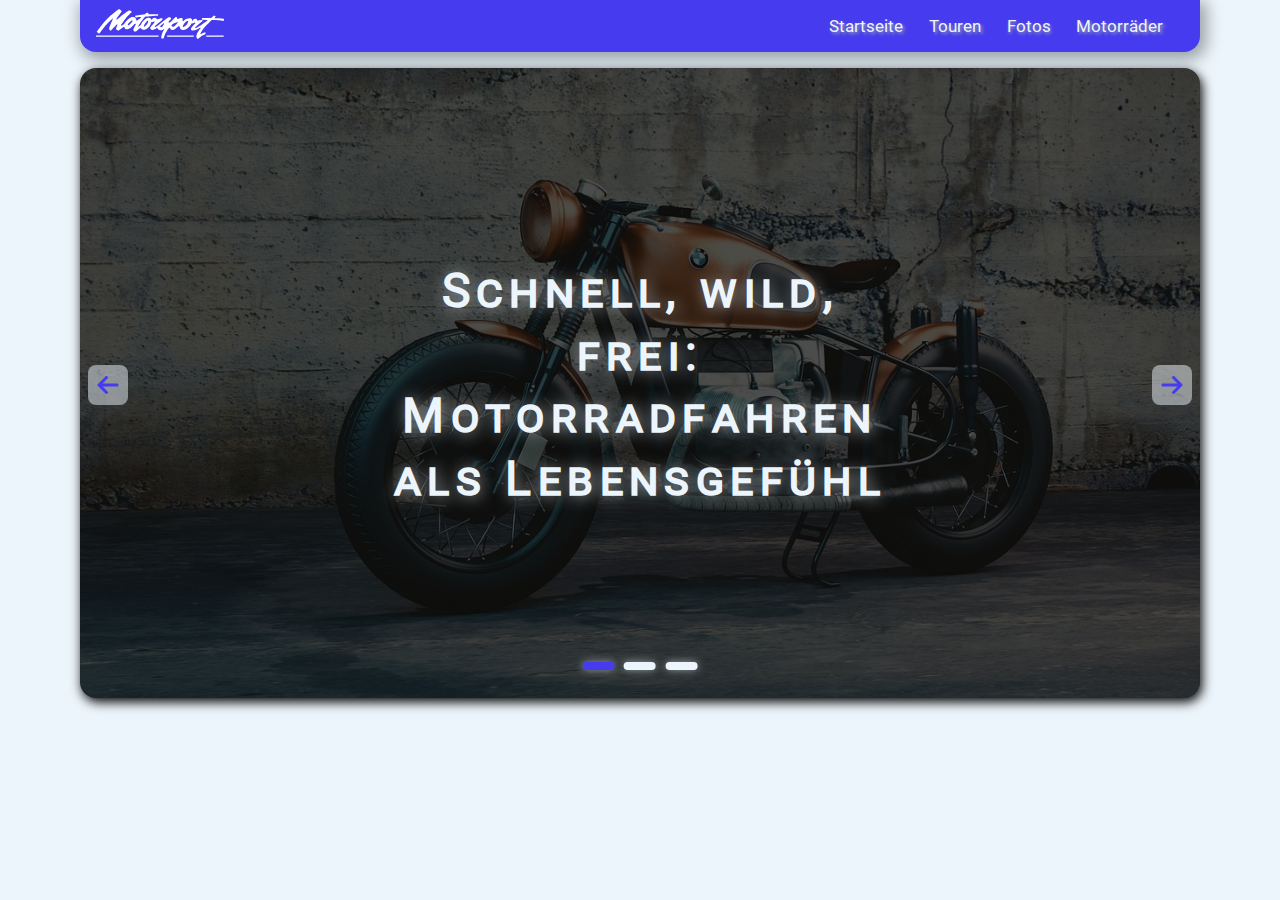
==== src/index.html @ 12fbedea "Slideshow erstellt + 3 Bilder hinzugefügt" ====
<!DOCTYPE html>
<html lang="de">
  <head>
    <meta charset="UTF-8" />
    <meta name="viewport" content="width=device-width, initial-scale=1.0" />
    <title>Motorsport</title>
    <link rel="stylesheet" href="./styles/index.css" />
    <link rel="icon" href="./images/logo-smaller.svg" />
    <script src="js/index.js" defer></script>
  </head>
  <body>
    <div class="container">
      <header>
        <a href="./index.html">
          <picture>
            <source
              media="(min-width: 60rem)"
              srcset="./images/logo-smaller.svg"
            />
            <img src="./images/logo-original.svg" alt="Logo" />
          </picture>
        </a>
        <div class="nav-icon">
          <div class="bar"></div>
          <div class="bar"></div>
          <div class="bar"></div>
        </div>
        <nav>
          <a href="./index.html">Startseite</a>
          <a href="#">Touren</a>
          <a href="#">Fotos</a>
          <a href="#">Motorräder</a>
        </nav>
      </header>
      <section>
        <article class="active">
          <picture>
            <source
              media="(min-width: 40rem)"
              srcset="./images/slide-1-1280w.jpg"
            />
            <img
              src="./images/slide-1-640w360h.jpg"
              alt="1. Slideshow-Bild Motorrad auf Asphalt"
            />
          </picture>
          <span class="slide-image-text"
            >Schnell, wild, frei: Motorradfahren als Lebensgefühl</span
          >
        </article>
        <article>
          <picture>
            <source
              media="(min-width: 40rem)"
              srcset="./images/slide-2-1280w.jpg"
            />
            <img
              src="./images/slide-2-640w360h.jpg"
              alt="2. Slideshow-Bild mit Zoom auf Motorrad von einer Harley Davidson"
            />
          </picture>
          <span class="slide-image-text"
            >Der Asphalt ruft: Mit dem Motorrad auf Tour</span
          >
        </article>
        <article>
          <picture>
            <source
              media="(min-width: 40rem)"
              srcset="./images/slide-3-1280w.jpg"
            />
            <img
              src="./images/slide-3-640w360h.jpg"
              alt="3. Slideshow-Bild mit einem Motorrad, das in einer Werkstatt steht"
            />
          </picture>
          <span class="slide-image-text"
            >Motorradleidenschaft: Mehr als nur ein Hobby</span
          >
        </article>
        <div class="slide-btn slide-prev">
          <svg
            xmlns="http://www.w3.org/2000/svg"
            width="16"
            height="16"
            viewBox="0 0 448 512"
          >
            <!--!
            Font Awesome Pro 6.4.2 by @fontawesome - https://fontawesome.com License -
            https://fontawesome.com/license (Commercial License) Copyright 2023 Fonticons, Inc. -->
            <path
              d="M9.4 233.4c-12.5 12.5-12.5 32.8 0 45.3l160 160c12.5 12.5 32.8 12.5 45.3 0s12.5-32.8 0-45.3L109.2 288 416 288c17.7 0 32-14.3 32-32s-14.3-32-32-32l-306.7 0L214.6 118.6c12.5-12.5 12.5-32.8 0-45.3s-32.8-12.5-45.3 0l-160 160z"
            />
          </svg>
        </div>
        <div class="slide-btn slide-next">
          <svg
            xmlns="http://www.w3.org/2000/svg"
            width="16"
            height="16"
            viewBox="0 0 448 512"
          >
            <!--! Font Awesome Pro 6.4.2 by @fontawesome - https://fontawesome.com License - https://fontawesome.com/license (Commercial License) Copyright 2023 Fonticons, Inc. -->
            <path
              d="M438.6 278.6c12.5-12.5 12.5-32.8 0-45.3l-160-160c-12.5-12.5-32.8-12.5-45.3 0s-12.5 32.8 0 45.3L338.8 224 32 224c-17.7 0-32 14.3-32 32s14.3 32 32 32l306.7 0L233.4 393.4c-12.5 12.5-12.5 32.8 0 45.3s32.8 12.5 45.3 0l160-160z"
            />
          </svg>
        </div>
        <div class="slide-choice">
          <div class="slide-bar active"></div>
          <div class="slide-bar"></div>
          <div class="slide-bar"></div>
        </div>
      </section>
    </div>
  </body>
</html>
---- src/styles/index.css ----
/* Fonts - Roboto */

@font-face {
    font-family: "Roboto";
    src: url(../fonts/Roboto-Regular.ttf);
}

/* Generelle Einstellungen */

*,
*::before,
*::after {
    margin: 0;
    padding: 0;
    box-sizing: border-box;
    font-family: "Roboto";
}

img {
    max-width: 100%;
}

/* Variablen */

:root {
    --primary-color: #473bf0;
    --secondary-color: #edf5fc;
    --shadow-color: #99a1a6;
    --primary-color-rgb: 71, 59, 240;
    --secondary-color-rgb: 237, 245, 252;
}

/* Header */

body {
    background-color: var(--secondary-color);
}

.container {
    max-width: 70rem;
    margin: 0 auto;
}

header {
    background-color: var(--primary-color);
    padding: 1rem;
    display: flex;
    flex-flow: row wrap;
    align-items: center;
    justify-content: space-between;
}

nav {
    display: none;
    flex-direction: column;
    width: 100%;
    padding: 1rem 0;
}

nav.d-flex {
    display: flex;
}

nav a {
    text-decoration: none;
    color: var(--secondary-color);
    padding: 1rem 0rem;
    border-bottom: 1px solid var(--secondary-color);
}

.nav-icon {
    display: flex;
    flex-direction: column;
    gap: 0.5rem;
    margin-right: 1rem;
}

.nav-icon .bar {
    width: 2rem;
    height: 0.2rem;
    background-color: var(--secondary-color);
    transition:
        0.5s rotate,
        0.5s translate;
}

.nav-icon.active :first-child {
    rotate: 45deg;
    translate: 0px 1rem;
}

.nav-icon.active :nth-child(2) {
    visibility: hidden;
}

.nav-icon.active :last-child {
    rotate: -45deg;
    translate: 0px -0.4rem;
}

section {
    position: relative;
}

section article {
    position: relative;
    display: none;
}

article span.slide-image-text {
    position: absolute;
    display: block;
    width: 80%;
    top: 50%;
    left: 50%;
    transform: translate(-50%, -50%);
    text-align: center;
    color: var(--secondary-color);
    padding: 0.3em 1rem;
    font-weight: bold;
    line-height: 1.3;
    letter-spacing: .4rem;
    font-variant: small-caps;
    text-shadow: .1rem .1rem 1rem #99a1a6;
    font-size: clamp(1rem, 4vw, 3rem);
}

article picture {
    filter: drop-shadow(2px 4px 6px black) brightness(30%);
}

article.active {
    display: block;
}

.slide-btn {
    display: flex;
    position: absolute;
    top: 50%;
    transform: translateY(-50%);
    padding: 0.5rem;
    background-color: rgba(var(--secondary-color-rgb), 0.5);
    border-radius: 0.5rem;
}

.slide-btn svg {
    fill: var(--primary-color);
}

.slide-prev {
    margin-left: 0.5rem;
    left: 0;
}

.slide-next {
    margin-right: 0.5rem;
    right: 0;
}

.slide-choice {
    display: none;
}

@media screen and (min-width: 60rem) {
    header {
        padding: 0 1rem 0rem 1rem;
        border-bottom-left-radius: 1rem;
        border-bottom-right-radius: 1rem;
        box-shadow: 0.2rem 0.3rem 1rem 0.2rem var(--shadow-color);
    }

    nav {
        display: flex;
        flex-direction: row;
        width: auto;
        gap: 1rem;
        margin-right: 1rem;
    }

    nav a {
        border: none;
        padding: 0 0.3rem;
        font-size: 1.05rem;
        text-shadow: .1rem .1rem .2rem var(--shadow-color);
    }

    nav a:hover {
        font-weight: bold;
    }

    .nav-icon {
        display: none;
    }

    section {
        margin-top: 1rem;
    }

    article img {
        border-radius: 1rem;
    }

    article span.slide-image-text {
        width: auto;
        /* font-size: 3rem; */
        border-radius: 1rem;
    }

    .slide-btn:hover {
        cursor: pointer;
        background-color: rgba(var(--secondary-color-rgb), 0.4);
    }

    .slide-btn svg {
        width: 1.5rem;
        height: 1.5rem;
    }

    .slide-choice {
        position: absolute;
        bottom: 5%;
        left: 50%;
        transform: translateX(-50%);
        display: flex;
    }

    .slide-bar {
        width: 2rem;
        height: 0.5rem;
        background-color: var(--secondary-color);
        box-shadow: 0 0 0.5rem var(--shadow-color);
        margin: 0rem 0.3rem;
        border-radius: .5rem;
    }

    .slide-bar.active {
        background-color: var(--primary-color);
    }

    .slide-bar:hover {
        cursor: pointer;
        background-color: rgba(var(--primary-color-rgb), .7);
    }

    .slide-bar.active:hover {
        background-color: var(--primary-color);
    }
}
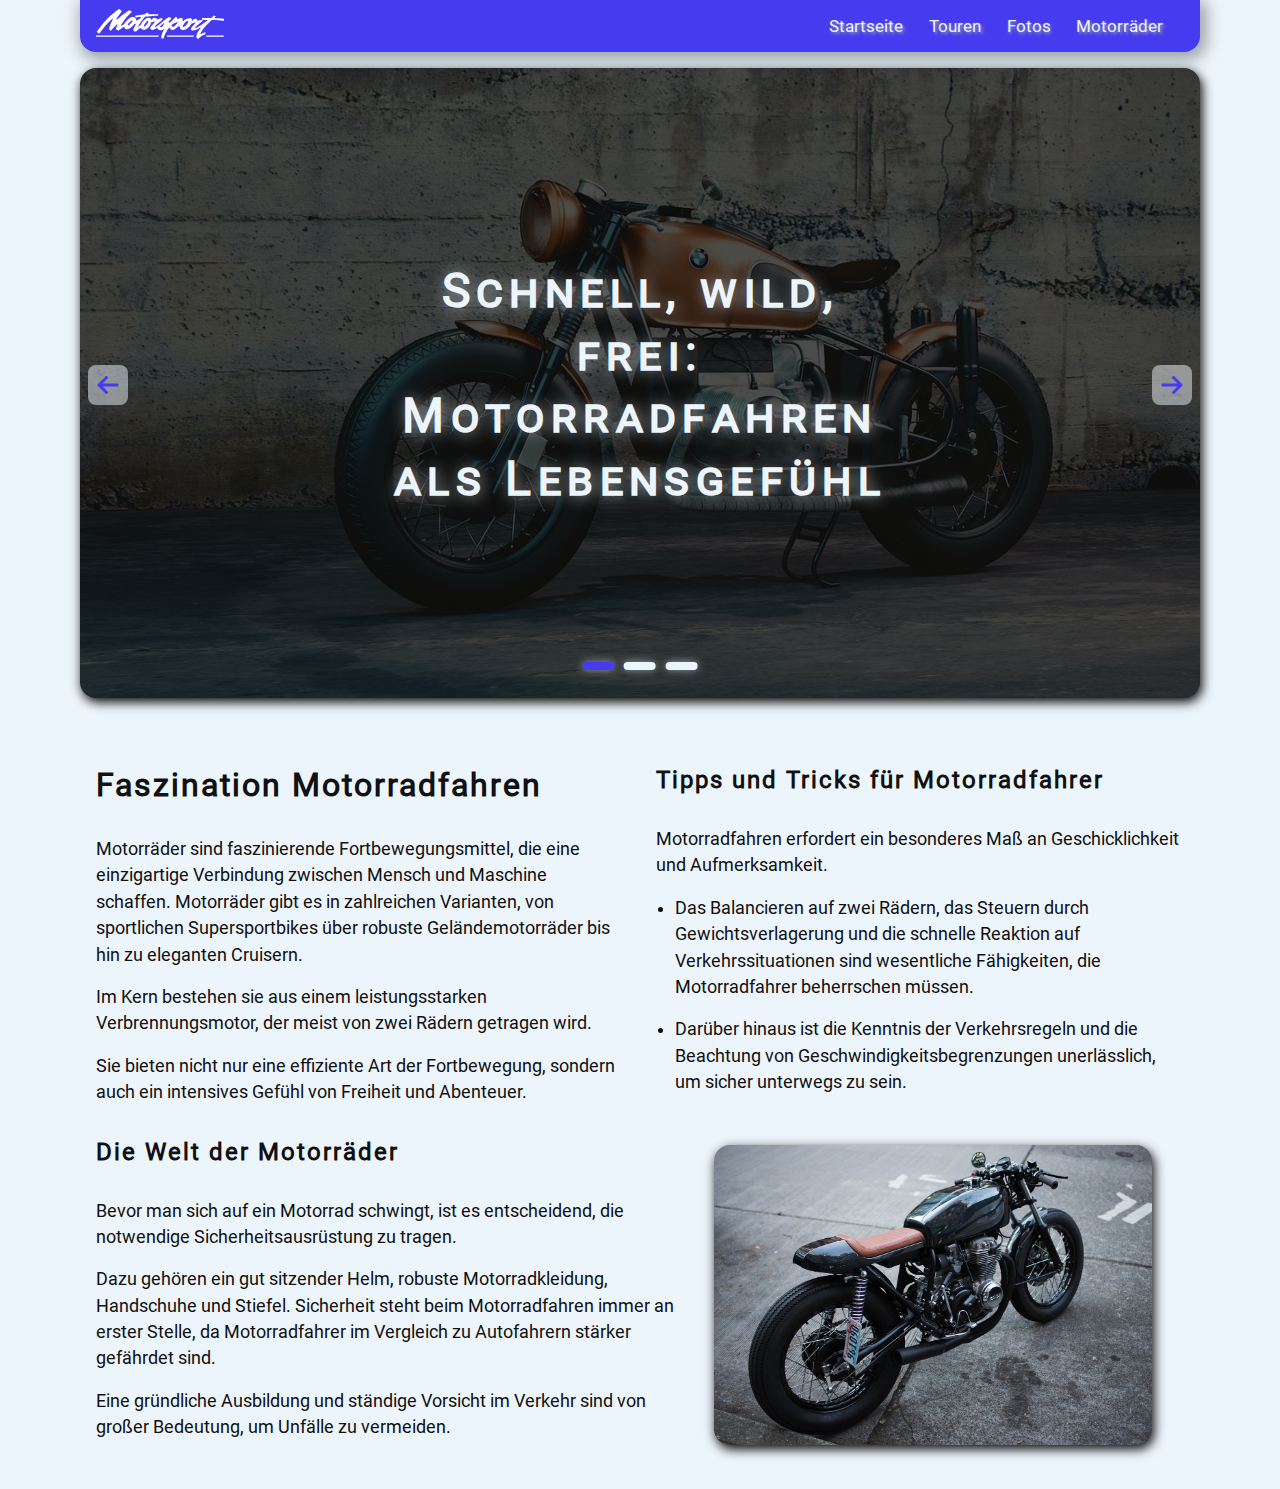
==== commit cb8f58aa: "Merge pull request #9 from erikrei/StartseiteMain#4" ====
--- a/src/index.html
+++ b/src/index.html
@@ -112,6 +112,76 @@
           <div class="slide-bar"></div>
         </div>
       </section>
+      <main>
+        <div class="content-container">
+          <h1>Faszination Motorradfahren</h1>
+          <p>
+            Motorräder sind faszinierende Fortbewegungsmittel, die eine
+            einzigartige Verbindung zwischen Mensch und Maschine schaffen.
+            Motorräder gibt es in zahlreichen Varianten, von sportlichen
+            Supersportbikes über robuste Geländemotorräder bis hin zu eleganten
+            Cruisern.
+          </p>
+          <p>
+            Im Kern bestehen sie aus einem leistungsstarken Verbrennungsmotor,
+            der meist von zwei Rädern getragen wird.
+          </p>
+          <p>
+            Sie bieten nicht nur eine effiziente Art der Fortbewegung, sondern
+            auch ein intensives Gefühl von Freiheit und Abenteuer.
+          </p>
+          <div class="container-image">
+            <div class="container-text">
+              <h2>Die Welt der Motorräder</h2>
+              <p>
+                Bevor man sich auf ein Motorrad schwingt, ist es entscheidend,
+                die notwendige Sicherheitsausrüstung zu tragen.
+              </p>
+              <p>
+                Dazu gehören ein gut sitzender Helm, robuste Motorradkleidung,
+                Handschuhe und Stiefel. Sicherheit steht beim Motorradfahren
+                immer an erster Stelle, da Motorradfahrer im Vergleich zu
+                Autofahrern stärker gefährdet sind.
+              </p>
+              <p>
+                Eine gründliche Ausbildung und ständige Vorsicht im Verkehr sind
+                von großer Bedeutung, um Unfälle zu vermeiden.
+              </p>
+            </div>
+            <picture>
+              <source
+                media="(min-width: 40rem)"
+                srcset="./images/main-1-1280w.jpg"
+              />
+              <img
+                src="./images/main-1-640wx438h.jpg"
+                alt="Bild eines Motorrads, das auf der Straße steht"
+              />
+            </picture>
+          </div>
+        </div>
+
+        <div class="content-container">
+          <h2>Tipps und Tricks für Motorradfahrer</h2>
+          <p>
+            Motorradfahren erfordert ein besonderes Maß an Geschicklichkeit und
+            Aufmerksamkeit.
+          </p>
+          <ul>
+            <li>
+              Das Balancieren auf zwei Rädern, das Steuern durch
+              Gewichtsverlagerung und die schnelle Reaktion auf
+              Verkehrssituationen sind wesentliche Fähigkeiten, die
+              Motorradfahrer beherrschen müssen.
+            </li>
+            <li>
+              Darüber hinaus ist die Kenntnis der Verkehrsregeln und die
+              Beachtung von Geschwindigkeitsbegrenzungen unerlässlich, um sicher
+              unterwegs zu sein.
+            </li>
+          </ul>
+        </div>
+      </main>
     </div>
   </body>
 </html>
--- a/src/styles/index.css
+++ b/src/styles/index.css
@@ -26,6 +26,7 @@
     --primary-color: #473bf0;
     --secondary-color: #edf5fc;
     --shadow-color: #99a1a6;
+    --main-black: #111;
     --primary-color-rgb: 71, 59, 240;
     --secondary-color-rgb: 237, 245, 252;
 }
@@ -119,9 +120,9 @@
     padding: 0.3em 1rem;
     font-weight: bold;
     line-height: 1.3;
-    letter-spacing: .4rem;
+    letter-spacing: 0.4rem;
     font-variant: small-caps;
-    text-shadow: .1rem .1rem 1rem #99a1a6;
+    text-shadow: 0.1rem 0.1rem 1rem #99a1a6;
     font-size: clamp(1rem, 4vw, 3rem);
 }
 
@@ -161,6 +162,38 @@
     display: none;
 }
 
+main {
+    margin-top: 1rem;
+    padding: 0 2rem;
+}
+
+main p,
+main ul li {
+    line-height: 1.5;
+    margin-bottom: 1rem;
+    font-size: 1.1rem;
+    color: var(--main-black);
+}
+
+main ul {
+    /* list-style-position: inside; */
+    padding: 0rem 0rem 0rem 1.2rem;
+}
+
+main h1,
+main h2 {
+    text-align: center;
+    margin: 2rem 0;
+    letter-spacing: 2px;
+    color: var(--main-black);
+}
+
+main img {
+    border-radius: 1rem;
+    margin: 1rem 0;
+    filter: drop-shadow(2px 4px 6px black);
+}
+
 @media screen and (min-width: 60rem) {
     header {
         padding: 0 1rem 0rem 1rem;
@@ -181,7 +214,7 @@
         border: none;
         padding: 0 0.3rem;
         font-size: 1.05rem;
-        text-shadow: .1rem .1rem .2rem var(--shadow-color);
+        text-shadow: 0.1rem 0.1rem 0.2rem var(--shadow-color);
     }
 
     nav a:hover {
@@ -230,7 +263,7 @@
         background-color: var(--secondary-color);
         box-shadow: 0 0 0.5rem var(--shadow-color);
         margin: 0rem 0.3rem;
-        border-radius: .5rem;
+        border-radius: 0.5rem;
     }
 
     .slide-bar.active {
@@ -239,10 +272,43 @@
 
     .slide-bar:hover {
         cursor: pointer;
-        background-color: rgba(var(--primary-color-rgb), .7);
+        background-color: rgba(var(--primary-color-rgb), 0.7);
     }
 
     .slide-bar.active:hover {
         background-color: var(--primary-color);
     }
-}
+
+    main {
+        display: flex;
+        flex-flow: row wrap;
+        padding: 0;
+    }
+
+    main .content-container {
+        padding: 1rem;
+        flex: 0 1 50%;
+    }
+
+    .content-container h1,
+    .content-container h2 {
+        text-align: left;
+    }
+
+    .container-image {
+        display: flex;
+        width: calc(2 * 100%);
+    }
+
+    .container-image > picture {
+        align-self: center;
+    }
+    
+    .container-text {
+        padding: 1rem 1rem 1rem 0;
+    }
+    
+    .container-image .container-text h2 {
+        margin-top: 0;
+    }
+}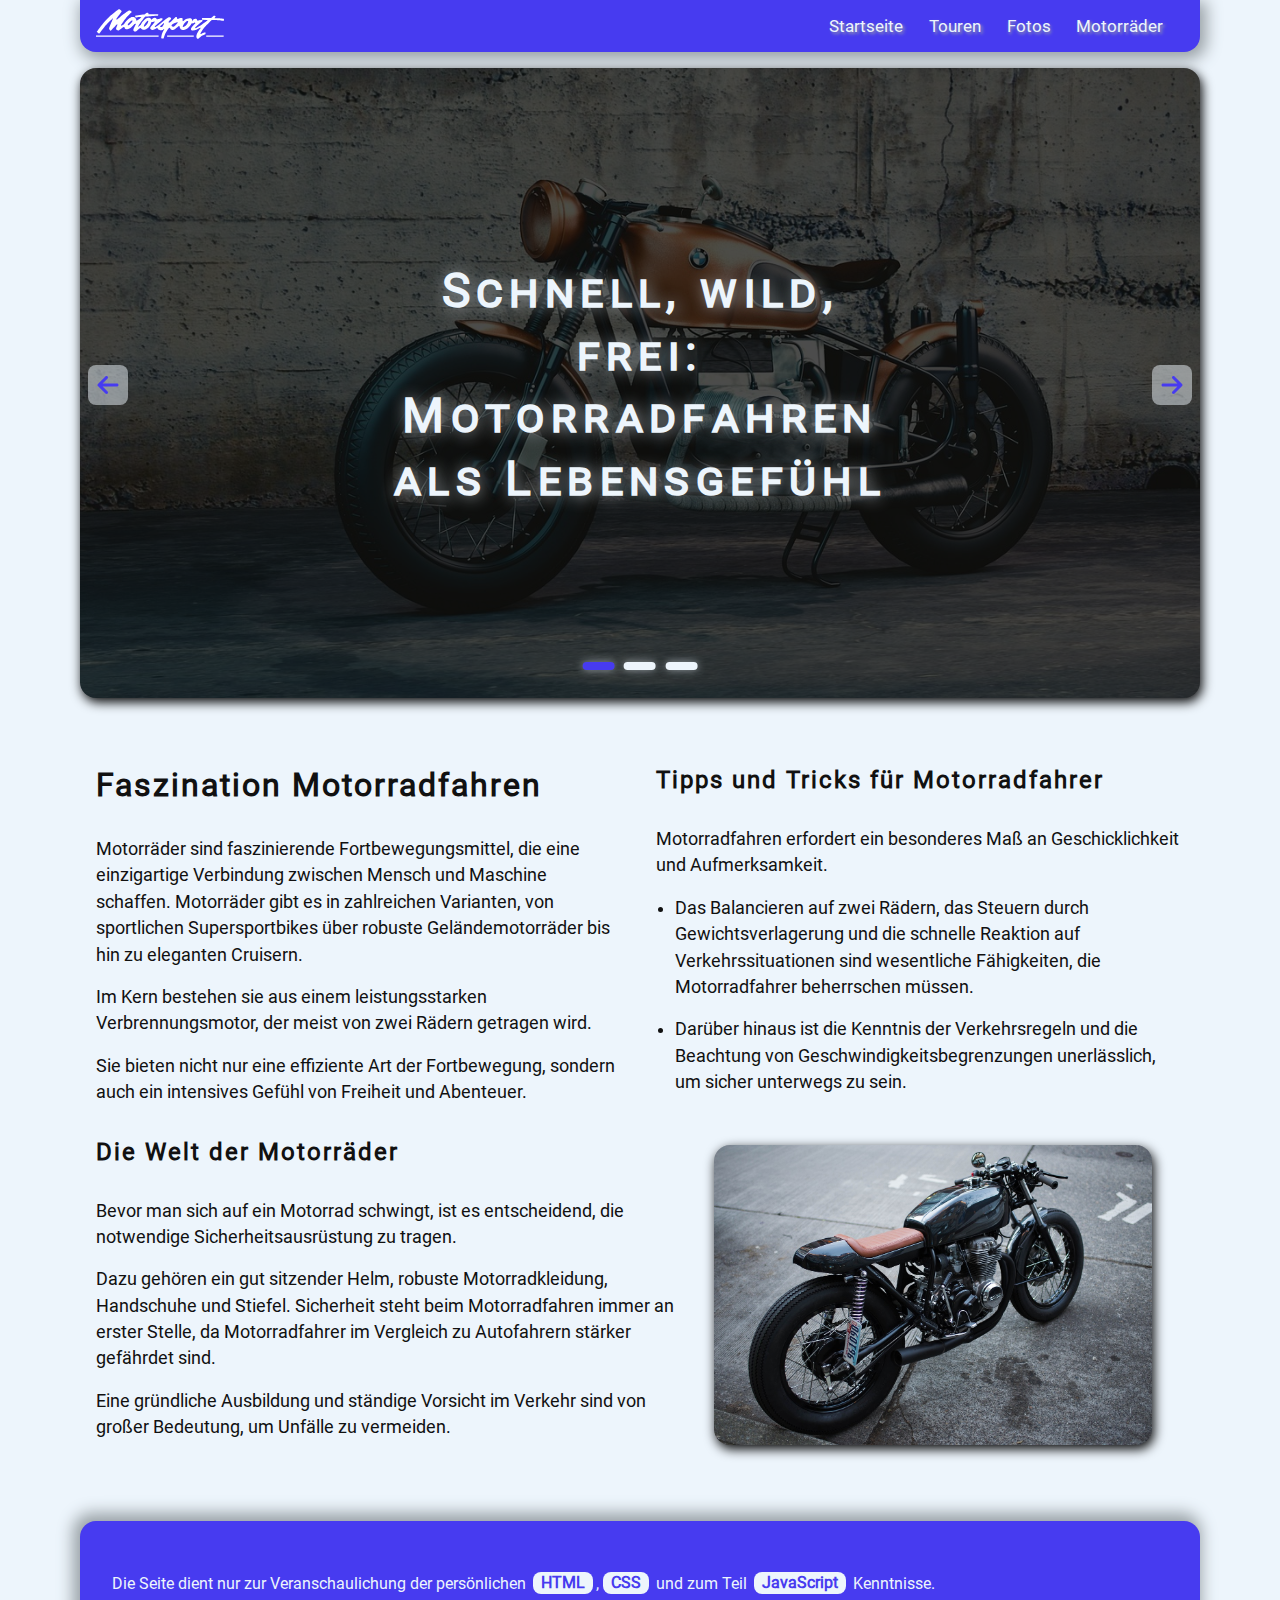
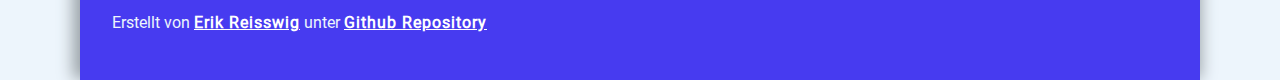
==== commit 24fcc17e: "Footer mit gegebenen Texten und Links zu Github hinzugefügt" ====
--- a/src/index.html
+++ b/src/index.html
@@ -182,6 +182,17 @@
           </ul>
         </div>
       </main>
+      <footer>
+        <p>
+          Die Seite dient nur zur Veranschaulichung der persönlichen
+          <code>HTML</code>,<code>CSS</code> und zum Teil <code>JavaScript</code> Kenntnisse.
+        </p>
+        <p>
+          Erstellt von
+          <a href="https://github.com/erikrei">Erik Reisswig</a> unter
+          <a href="https://github.com/erikrei/static_motorrad">Github Repository</a>
+        </p>
+      </footer>
     </div>
   </body>
 </html>
--- a/src/styles/index.css
+++ b/src/styles/index.css
@@ -163,7 +163,7 @@
 }
 
 main {
-    margin-top: 1rem;
+    margin: 1rem 0rem;
     padding: 0 2rem;
 }
 
@@ -176,7 +176,6 @@
 }
 
 main ul {
-    /* list-style-position: inside; */
     padding: 0rem 0rem 0rem 1.2rem;
 }
 
@@ -192,6 +191,33 @@
     border-radius: 1rem;
     margin: 1rem 0;
     filter: drop-shadow(2px 4px 6px black);
+}
+
+footer {
+    padding: 2rem;
+    margin-top: 2rem;
+    color: var(--secondary-color);
+    background-color: var(--primary-color);
+}
+
+footer p {
+    margin: 1rem 0;
+}
+
+footer p code {
+    display: inline-block;
+    color: var(--primary-color);
+    background-color: var(--secondary-color);
+    font-weight: bold;
+    padding: .1rem .5rem;
+    border-radius: .5rem;
+    margin: .2rem;
+}
+
+footer a {
+    color: white;
+    font-weight: bold;
+    letter-spacing: 1px;
 }
 
 @media screen and (min-width: 60rem) {
@@ -311,4 +337,10 @@
     .container-image .container-text h2 {
         margin-top: 0;
     }
+
+    footer {
+        border-top-right-radius: 1rem;
+        border-top-left-radius: 1rem;
+        box-shadow: -0.2rem -0.3rem 1rem 0.2rem var(--shadow-color);
+    }
 }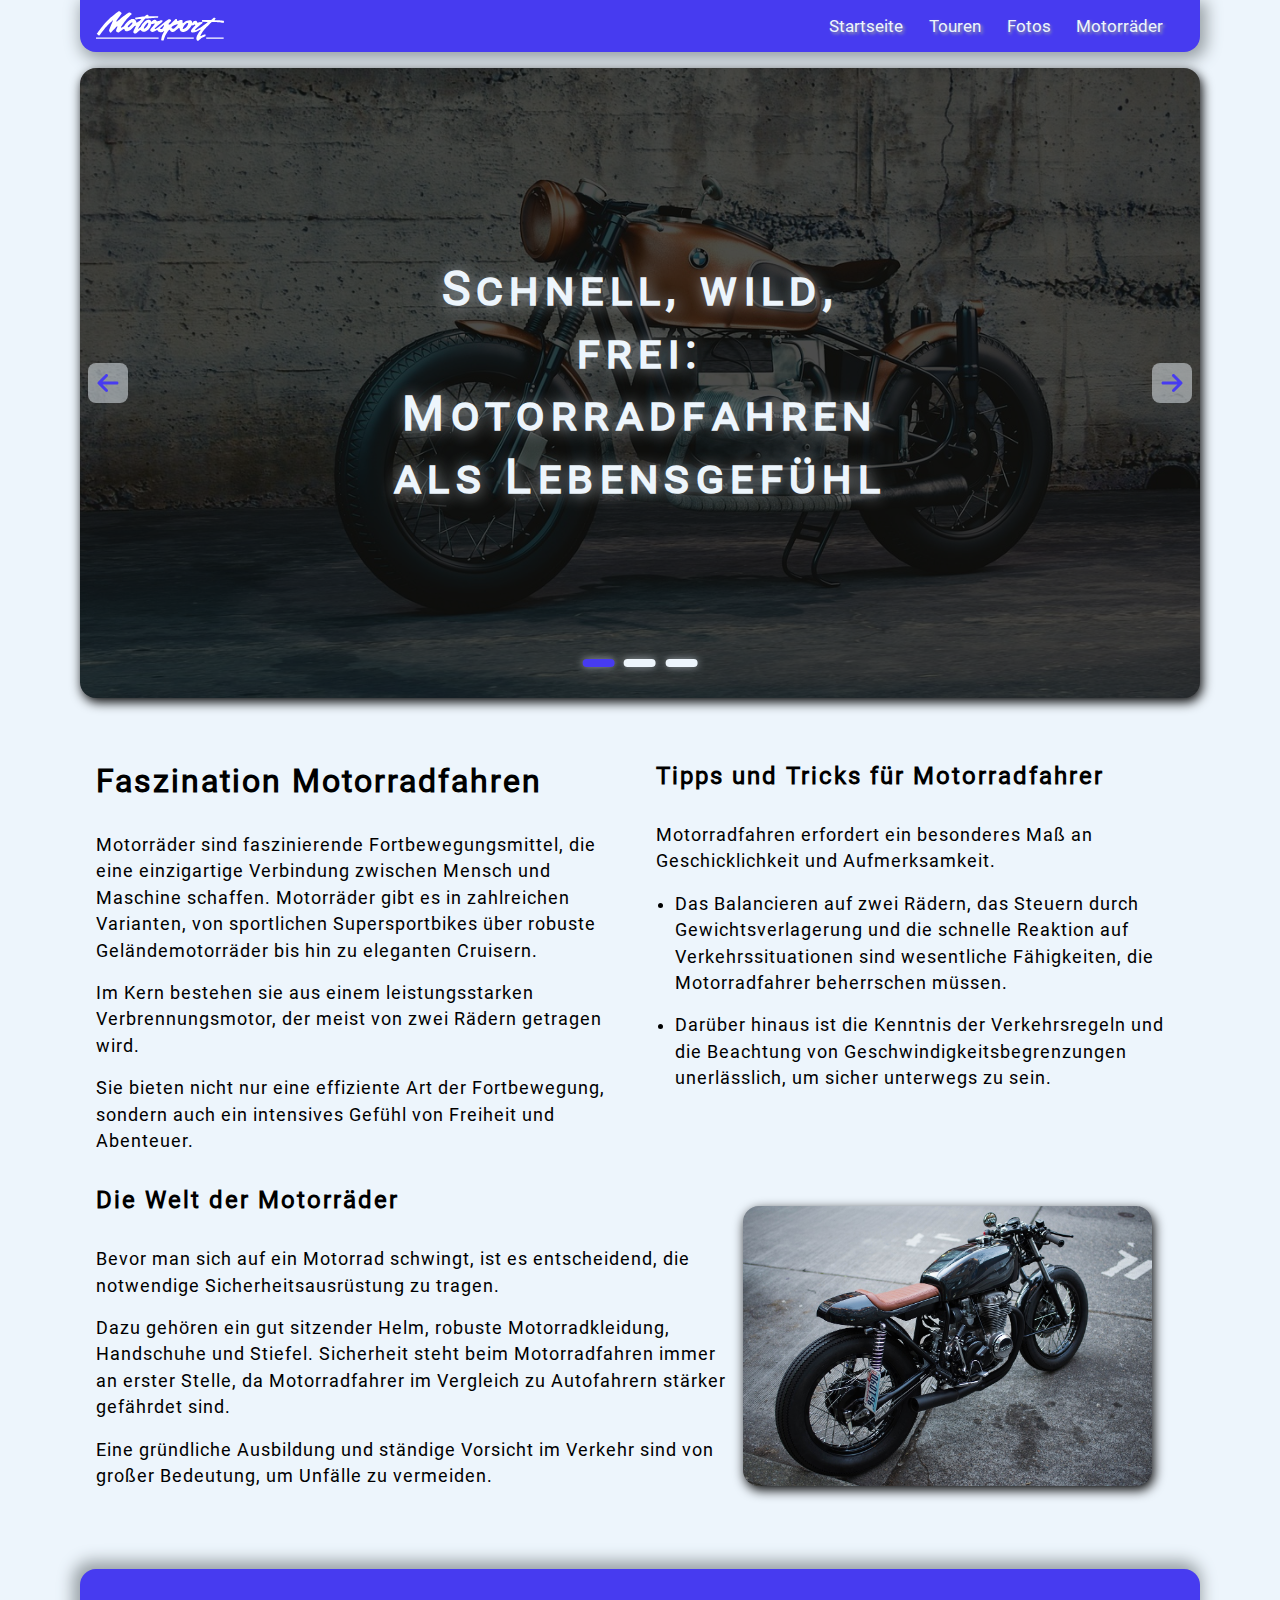
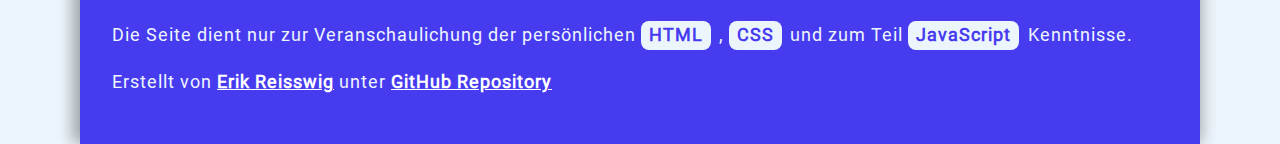
==== commit 64e9c084: "touren.html erstellt und Inhalt hinzugefügt" ====
--- a/src/index.html
+++ b/src/index.html
@@ -5,8 +5,13 @@
     <meta name="viewport" content="width=device-width, initial-scale=1.0" />
     <title>Motorsport</title>
     <link rel="stylesheet" href="./styles/index.css" />
+    <link rel="stylesheet" href="./styles/header.css" />
+    <link rel="stylesheet" href="./styles/index/index-section.css" />
+    <link rel="stylesheet" href="./styles/index/index-main.css" />
+    <link rel="stylesheet" href="./styles/footer.css" />
     <link rel="icon" href="./images/logo-smaller.svg" />
-    <script src="js/index.js" defer></script>
+    <script src="./js/header.js" defer></script>
+    <script src="./js/slideshow.js" defer></script>
   </head>
   <body>
     <div class="container">
@@ -27,7 +32,7 @@
         </div>
         <nav>
           <a href="./index.html">Startseite</a>
-          <a href="#">Touren</a>
+          <a href="./touren.html">Touren</a>
           <a href="#">Fotos</a>
           <a href="#">Motorräder</a>
         </nav>
@@ -185,12 +190,15 @@
       <footer>
         <p>
           Die Seite dient nur zur Veranschaulichung der persönlichen
-          <code>HTML</code>,<code>CSS</code> und zum Teil <code>JavaScript</code> Kenntnisse.
+          <code>HTML</code> , <code>CSS</code> und zum Teil
+          <code>JavaScript</code> Kenntnisse.
         </p>
         <p>
           Erstellt von
           <a href="https://github.com/erikrei">Erik Reisswig</a> unter
-          <a href="https://github.com/erikrei/static_motorrad">Github Repository</a>
+          <a href="https://github.com/erikrei/static_motorrad"
+            >GitHub Repository</a
+          >
         </p>
       </footer>
     </div>
--- a/src/styles/index.css
+++ b/src/styles/index.css
@@ -18,20 +18,8 @@
 
 img {
     max-width: 100%;
+    display: block;
 }
-
-/* Variablen */
-
-:root {
-    --primary-color: #473bf0;
-    --secondary-color: #edf5fc;
-    --shadow-color: #99a1a6;
-    --main-black: #111;
-    --primary-color-rgb: 71, 59, 240;
-    --secondary-color-rgb: 237, 245, 252;
-}
-
-/* Header */
 
 body {
     background-color: var(--secondary-color);
@@ -42,305 +30,45 @@
     margin: 0 auto;
 }
 
-header {
-    background-color: var(--primary-color);
-    padding: 1rem;
-    display: flex;
-    flex-flow: row wrap;
-    align-items: center;
-    justify-content: space-between;
+h1 {
+    font-size: 2rem;
 }
 
-nav {
-    display: none;
-    flex-direction: column;
-    width: 100%;
-    padding: 1rem 0;
+h2 {
+    font-size: 1.5rem;
 }
 
-nav.d-flex {
-    display: flex;
+h1,
+h2 {
+    letter-spacing: 2px;
+    /* color: var(--main-black); */
+    text-align: center;
+    margin: 2rem 0;
 }
 
-nav a {
-    text-decoration: none;
+h1.main-heading,
+h2.main-heading {
     color: var(--secondary-color);
     padding: 1rem 0rem;
-    border-bottom: 1px solid var(--secondary-color);
-}
-
-.nav-icon {
-    display: flex;
-    flex-direction: column;
-    gap: 0.5rem;
-    margin-right: 1rem;
-}
-
-.nav-icon .bar {
-    width: 2rem;
-    height: 0.2rem;
-    background-color: var(--secondary-color);
-    transition:
-        0.5s rotate,
-        0.5s translate;
-}
-
-.nav-icon.active :first-child {
-    rotate: 45deg;
-    translate: 0px 1rem;
-}
-
-.nav-icon.active :nth-child(2) {
-    visibility: hidden;
-}
-
-.nav-icon.active :last-child {
-    rotate: -45deg;
-    translate: 0px -0.4rem;
-}
-
-section {
-    position: relative;
-}
-
-section article {
-    position: relative;
-    display: none;
-}
-
-article span.slide-image-text {
-    position: absolute;
-    display: block;
-    width: 80%;
-    top: 50%;
-    left: 50%;
-    transform: translate(-50%, -50%);
-    text-align: center;
-    color: var(--secondary-color);
-    padding: 0.3em 1rem;
-    font-weight: bold;
-    line-height: 1.3;
-    letter-spacing: 0.4rem;
-    font-variant: small-caps;
-    text-shadow: 0.1rem 0.1rem 1rem #99a1a6;
-    font-size: clamp(1rem, 4vw, 3rem);
-}
-
-article picture {
-    filter: drop-shadow(2px 4px 6px black) brightness(30%);
-}
-
-article.active {
-    display: block;
-}
-
-.slide-btn {
-    display: flex;
-    position: absolute;
-    top: 50%;
-    transform: translateY(-50%);
-    padding: 0.5rem;
-    background-color: rgba(var(--secondary-color-rgb), 0.5);
+    background: #222;
     border-radius: 0.5rem;
 }
 
-.slide-btn svg {
-    fill: var(--primary-color);
-}
-
-.slide-prev {
-    margin-left: 0.5rem;
-    left: 0;
-}
-
-.slide-next {
-    margin-right: 0.5rem;
-    right: 0;
-}
-
-.slide-choice {
-    display: none;
-}
-
-main {
-    margin: 1rem 0rem;
-    padding: 0 2rem;
-}
-
-main p,
-main ul li {
+p,
+ul li {
+    letter-spacing: 1px;
     line-height: 1.5;
     margin-bottom: 1rem;
     font-size: 1.1rem;
-    color: var(--main-black);
 }
 
-main ul {
-    padding: 0rem 0rem 0rem 1.2rem;
+/* Variablen */
+
+:root {
+    --primary-color: #473bf0;
+    --secondary-color: #edf5fc;
+    --shadow-color: #99a1a6;
+    --main-black: #222;
+    --primary-color-rgb: 71, 59, 240;
+    --secondary-color-rgb: 237, 245, 252;
 }
-
-main h1,
-main h2 {
-    text-align: center;
-    margin: 2rem 0;
-    letter-spacing: 2px;
-    color: var(--main-black);
-}
-
-main img {
-    border-radius: 1rem;
-    margin: 1rem 0;
-    filter: drop-shadow(2px 4px 6px black);
-}
-
-footer {
-    padding: 2rem;
-    margin-top: 2rem;
-    color: var(--secondary-color);
-    background-color: var(--primary-color);
-}
-
-footer p {
-    margin: 1rem 0;
-}
-
-footer p code {
-    display: inline-block;
-    color: var(--primary-color);
-    background-color: var(--secondary-color);
-    font-weight: bold;
-    padding: .1rem .5rem;
-    border-radius: .5rem;
-    margin: .2rem;
-}
-
-footer a {
-    color: white;
-    font-weight: bold;
-    letter-spacing: 1px;
-}
-
-@media screen and (min-width: 60rem) {
-    header {
-        padding: 0 1rem 0rem 1rem;
-        border-bottom-left-radius: 1rem;
-        border-bottom-right-radius: 1rem;
-        box-shadow: 0.2rem 0.3rem 1rem 0.2rem var(--shadow-color);
-    }
-
-    nav {
-        display: flex;
-        flex-direction: row;
-        width: auto;
-        gap: 1rem;
-        margin-right: 1rem;
-    }
-
-    nav a {
-        border: none;
-        padding: 0 0.3rem;
-        font-size: 1.05rem;
-        text-shadow: 0.1rem 0.1rem 0.2rem var(--shadow-color);
-    }
-
-    nav a:hover {
-        font-weight: bold;
-    }
-
-    .nav-icon {
-        display: none;
-    }
-
-    section {
-        margin-top: 1rem;
-    }
-
-    article img {
-        border-radius: 1rem;
-    }
-
-    article span.slide-image-text {
-        width: auto;
-        /* font-size: 3rem; */
-        border-radius: 1rem;
-    }
-
-    .slide-btn:hover {
-        cursor: pointer;
-        background-color: rgba(var(--secondary-color-rgb), 0.4);
-    }
-
-    .slide-btn svg {
-        width: 1.5rem;
-        height: 1.5rem;
-    }
-
-    .slide-choice {
-        position: absolute;
-        bottom: 5%;
-        left: 50%;
-        transform: translateX(-50%);
-        display: flex;
-    }
-
-    .slide-bar {
-        width: 2rem;
-        height: 0.5rem;
-        background-color: var(--secondary-color);
-        box-shadow: 0 0 0.5rem var(--shadow-color);
-        margin: 0rem 0.3rem;
-        border-radius: 0.5rem;
-    }
-
-    .slide-bar.active {
-        background-color: var(--primary-color);
-    }
-
-    .slide-bar:hover {
-        cursor: pointer;
-        background-color: rgba(var(--primary-color-rgb), 0.7);
-    }
-
-    .slide-bar.active:hover {
-        background-color: var(--primary-color);
-    }
-
-    main {
-        display: flex;
-        flex-flow: row wrap;
-        padding: 0;
-    }
-
-    main .content-container {
-        padding: 1rem;
-        flex: 0 1 50%;
-    }
-
-    .content-container h1,
-    .content-container h2 {
-        text-align: left;
-    }
-
-    .container-image {
-        display: flex;
-        width: calc(2 * 100%);
-    }
-
-    .container-image > picture {
-        align-self: center;
-    }
-    
-    .container-text {
-        padding: 1rem 1rem 1rem 0;
-    }
-    
-    .container-image .container-text h2 {
-        margin-top: 0;
-    }
-
-    footer {
-        border-top-right-radius: 1rem;
-        border-top-left-radius: 1rem;
-        box-shadow: -0.2rem -0.3rem 1rem 0.2rem var(--shadow-color);
-    }
-}--- a/src/styles/header.css
+++ b/src/styles/header.css
@@ -0,0 +1,88 @@
+header {
+    background-color: var(--primary-color);
+    padding: 1rem;
+    display: flex;
+    flex-flow: row wrap;
+    align-items: center;
+    justify-content: space-between;
+}
+
+nav {
+    display: none;
+    flex-direction: column;
+    width: 100%;
+    padding: 1rem 0;
+}
+
+nav.d-flex {
+    display: flex;
+}
+
+nav a {
+    text-decoration: none;
+    color: var(--secondary-color);
+    padding: 1rem 0rem;
+    border-bottom: 1px solid var(--secondary-color);
+}
+
+.nav-icon {
+    display: flex;
+    flex-direction: column;
+    gap: 0.5rem;
+    margin-right: 1rem;
+}
+
+.nav-icon .bar {
+    width: 2rem;
+    height: 0.2rem;
+    background-color: var(--secondary-color);
+    transition:
+        0.5s rotate,
+        0.5s translate;
+}
+
+.nav-icon.active :first-child {
+    rotate: 45deg;
+    translate: 0px 1rem;
+}
+
+.nav-icon.active :nth-child(2) {
+    visibility: hidden;
+}
+
+.nav-icon.active :last-child {
+    rotate: -45deg;
+    translate: 0px -0.4rem;
+}
+
+@media screen and (min-width: 60rem) {
+    header {
+        padding: 0 1rem 0rem 1rem;
+        border-bottom-left-radius: 1rem;
+        border-bottom-right-radius: 1rem;
+        box-shadow: 0.2rem 0.3rem 1rem 0.2rem var(--shadow-color);
+    }
+
+    nav {
+        display: flex;
+        flex-direction: row;
+        width: auto;
+        gap: 1rem;
+        margin-right: 1rem;
+    }
+
+    nav a {
+        border: none;
+        padding: 0 0.3rem;
+        font-size: 1.05rem;
+        text-shadow: 0.1rem 0.1rem 0.2rem var(--shadow-color);
+    }
+
+    nav a:hover {
+        font-weight: bold;
+    }
+
+    .nav-icon {
+        display: none;
+    }
+}
--- a/src/styles/index/index-section.css
+++ b/src/styles/index/index-section.css
@@ -0,0 +1,118 @@
+section {
+    position: relative;
+}
+
+section article {
+    position: relative;
+    display: none;
+}
+
+article span.slide-image-text {
+    position: absolute;
+    display: block;
+    width: 80%;
+    top: 50%;
+    left: 50%;
+    transform: translate(-50%, -50%);
+    text-align: center;
+    color: var(--secondary-color);
+    padding: 0.3em 1rem;
+    font-weight: bold;
+    line-height: 1.3;
+    letter-spacing: 0.4rem;
+    font-variant: small-caps;
+    text-shadow: 0.1rem 0.1rem 1rem #99a1a6;
+    font-size: clamp(1rem, 4vw, 3rem);
+}
+
+article picture {
+    filter: drop-shadow(2px 4px 6px black) brightness(30%);
+}
+
+article.active {
+    display: block;
+}
+
+.slide-btn {
+    display: flex;
+    position: absolute;
+    top: 50%;
+    transform: translateY(-50%);
+    padding: 0.5rem;
+    background-color: rgba(var(--secondary-color-rgb), 0.5);
+    border-radius: 0.5rem;
+}
+
+.slide-btn svg {
+    fill: var(--primary-color);
+}
+
+.slide-prev {
+    margin-left: 0.5rem;
+    left: 0;
+}
+
+.slide-next {
+    margin-right: 0.5rem;
+    right: 0;
+}
+
+.slide-choice {
+    display: none;
+}
+
+@media screen and (min-width: 60rem) {
+    section {
+        margin-top: 1rem;
+    }
+
+    article img {
+        border-radius: 1rem;
+    }
+
+    article span.slide-image-text {
+        width: auto;
+        /* font-size: 3rem; */
+        border-radius: 1rem;
+    }
+
+    .slide-btn:hover {
+        cursor: pointer;
+        background-color: rgba(var(--secondary-color-rgb), 0.4);
+    }
+
+    .slide-btn svg {
+        width: 1.5rem;
+        height: 1.5rem;
+    }
+
+    .slide-choice {
+        position: absolute;
+        bottom: 5%;
+        left: 50%;
+        transform: translateX(-50%);
+        display: flex;
+    }
+
+    .slide-bar {
+        width: 2rem;
+        height: 0.5rem;
+        background-color: var(--secondary-color);
+        box-shadow: 0 0 0.5rem var(--shadow-color);
+        margin: 0rem 0.3rem;
+        border-radius: 0.5rem;
+    }
+
+    .slide-bar.active {
+        background-color: var(--primary-color);
+    }
+
+    .slide-bar:hover {
+        cursor: pointer;
+        background-color: rgba(var(--primary-color-rgb), 0.7);
+    }
+
+    .slide-bar.active:hover {
+        background-color: var(--primary-color);
+    }
+}
--- a/src/styles/index/index-main.css
+++ b/src/styles/index/index-main.css
@@ -0,0 +1,49 @@
+main {
+    margin: 1rem 0rem;
+    padding: 0 1rem;
+}
+
+main ul {
+    padding: 0rem 0rem 0rem 1.2rem;
+}
+
+main img {
+    border-radius: 1rem;
+    margin: 1rem 0;
+    filter: drop-shadow(2px 4px 6px black);
+}
+
+@media screen and (min-width: 60rem) {
+    main {
+        display: flex;
+        flex-flow: row wrap;
+        padding: 0;
+    }
+
+    main .content-container {
+        padding: 1rem;
+        flex: 0 1 50%;
+    }
+
+    .content-container h1,
+    .content-container h2 {
+        text-align: left;
+    }
+
+    .container-image {
+        display: flex;
+        width: calc(2 * 100%);
+    }
+
+    .container-image > picture {
+        align-self: center;
+    }
+
+    .container-text {
+        padding: 1rem 1rem 1rem 0;
+    }
+
+    .container-image .container-text h2 {
+        margin-top: 0;
+    }
+}--- a/src/styles/footer.css
+++ b/src/styles/footer.css
@@ -0,0 +1,36 @@
+footer {
+    padding: 2rem;
+    margin-top: 2rem;
+    color: var(--secondary-color);
+    background-color: var(--primary-color);
+}
+
+footer p {
+    color: inherit;
+    margin: 1rem 0;
+}
+
+footer p code {
+    display: inline-block;
+    color: var(--primary-color);
+    background-color: var(--secondary-color);
+    font-weight: bold;
+    padding: 0.1rem 0.5rem;
+    border-radius: 0.5rem;
+    margin: 0.2rem;
+    margin-left: 0;
+}
+
+footer a {
+    color: white;
+    font-weight: bold;
+    letter-spacing: 1px;
+}
+
+@media screen and (min-width: 60rem) {
+    footer {
+        border-top-right-radius: 1rem;
+        border-top-left-radius: 1rem;
+        box-shadow: -0.2rem -0.3rem 1rem 0.2rem var(--shadow-color);
+    }
+}
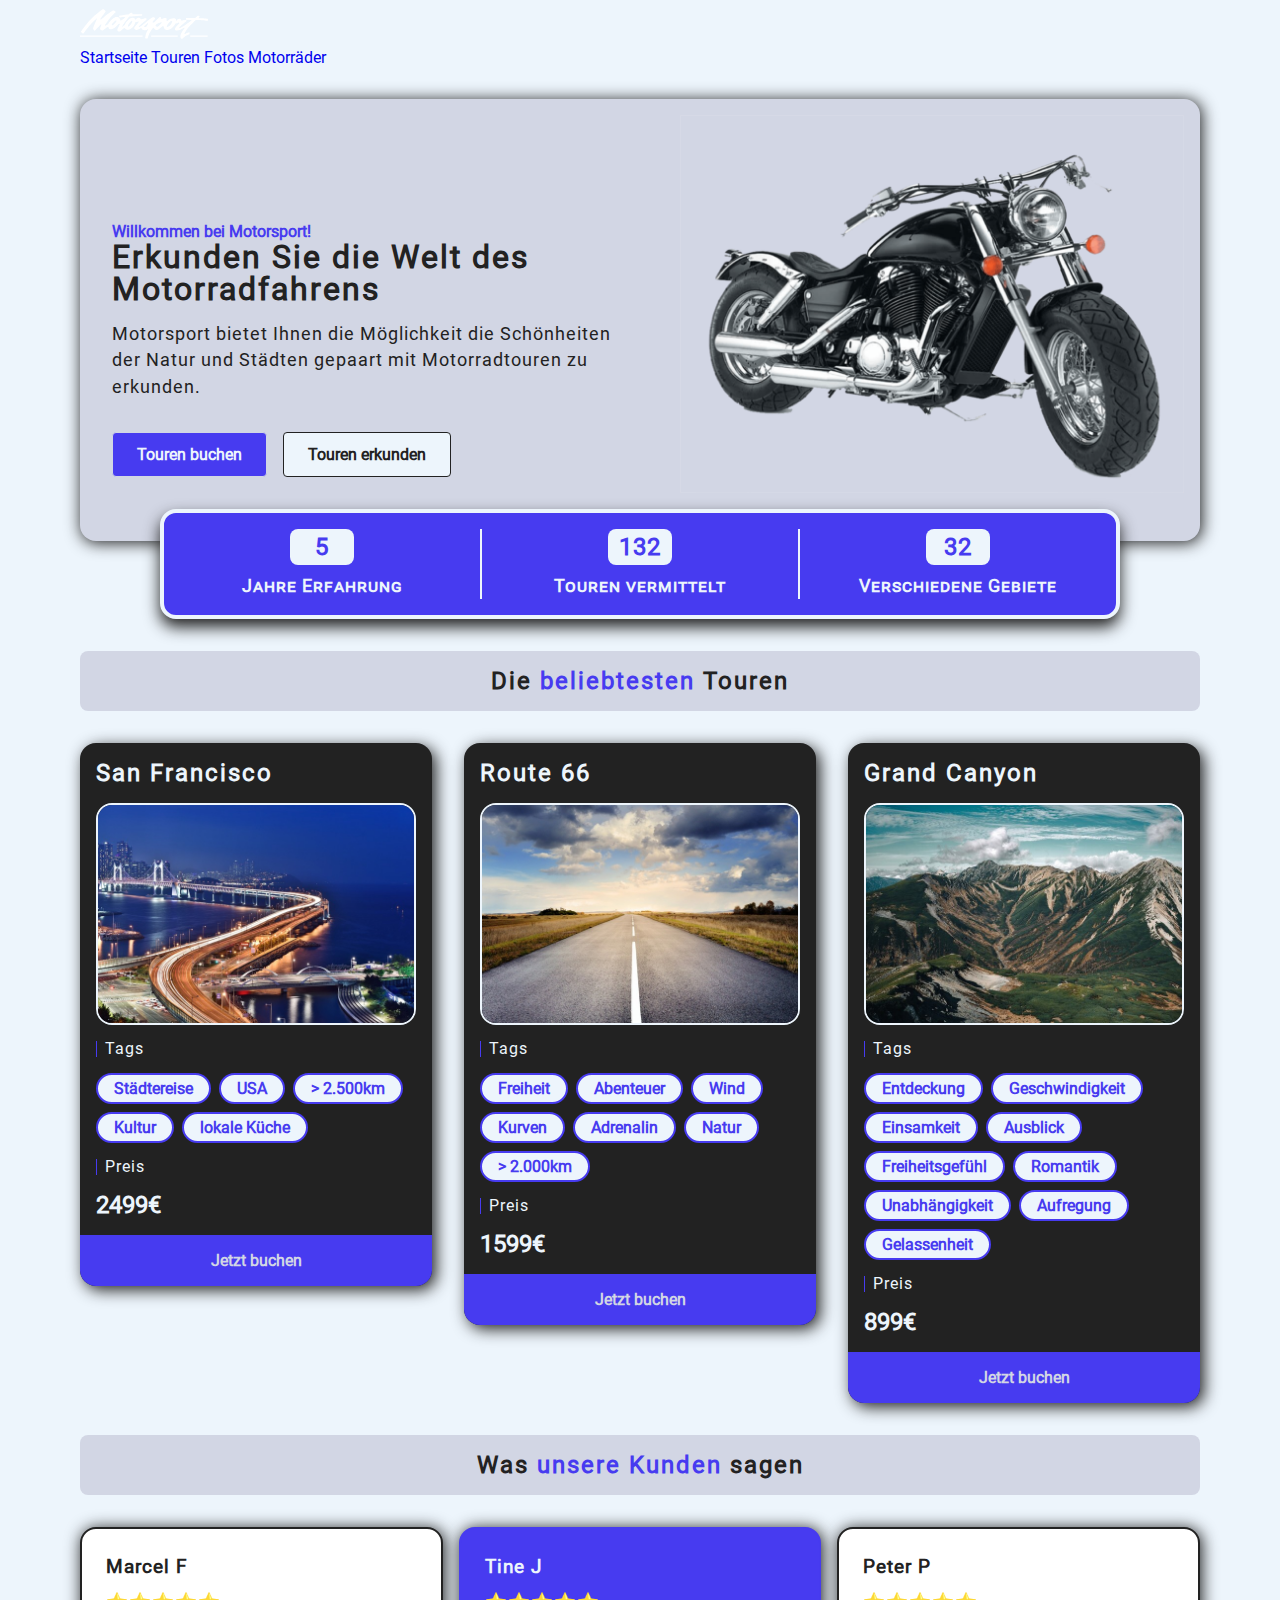
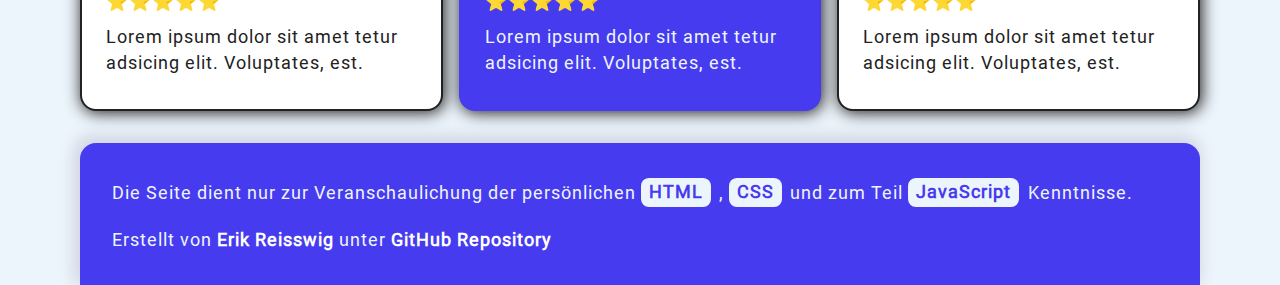
==== commit ddb75324: "Layout von touren.html verändert + verbessert" ====
--- a/src/index.html
+++ b/src/index.html
@@ -5,13 +5,12 @@
     <meta name="viewport" content="width=device-width, initial-scale=1.0" />
     <title>Motorsport</title>
     <link rel="stylesheet" href="./styles/index.css" />
-    <link rel="stylesheet" href="./styles/header.css" />
+    <link rel="stylesheet" href="./styles/headertmp.css" />
     <link rel="stylesheet" href="./styles/index/index-section.css" />
-    <link rel="stylesheet" href="./styles/index/index-main.css" />
+    <link rel="stylesheet" href="./styles/index/index-main-tmp.css" />
     <link rel="stylesheet" href="./styles/footer.css" />
     <link rel="icon" href="./images/logo-smaller.svg" />
     <script src="./js/header.js" defer></script>
-    <script src="./js/slideshow.js" defer></script>
   </head>
   <body>
     <div class="container">
@@ -33,158 +32,145 @@
         <nav>
           <a href="./index.html">Startseite</a>
           <a href="./touren.html">Touren</a>
-          <a href="#">Fotos</a>
-          <a href="#">Motorräder</a>
+          <a href="./fotos.html">Fotos</a>
+          <a href="./motorraeder.html">Motorräder</a>
         </nav>
       </header>
-      <section>
-        <article class="active">
-          <picture>
-            <source
-              media="(min-width: 40rem)"
-              srcset="./images/slide-1-1280w.jpg"
-            />
-            <img
-              src="./images/slide-1-640w360h.jpg"
-              alt="1. Slideshow-Bild Motorrad auf Asphalt"
-            />
-          </picture>
-          <span class="slide-image-text"
-            >Schnell, wild, frei: Motorradfahren als Lebensgefühl</span
-          >
-        </article>
-        <article>
-          <picture>
-            <source
-              media="(min-width: 40rem)"
-              srcset="./images/slide-2-1280w.jpg"
-            />
-            <img
-              src="./images/slide-2-640w360h.jpg"
-              alt="2. Slideshow-Bild mit Zoom auf Motorrad von einer Harley Davidson"
-            />
-          </picture>
-          <span class="slide-image-text"
-            >Der Asphalt ruft: Mit dem Motorrad auf Tour</span
-          >
-        </article>
-        <article>
-          <picture>
-            <source
-              media="(min-width: 40rem)"
-              srcset="./images/slide-3-1280w.jpg"
-            />
-            <img
-              src="./images/slide-3-640w360h.jpg"
-              alt="3. Slideshow-Bild mit einem Motorrad, das in einer Werkstatt steht"
-            />
-          </picture>
-          <span class="slide-image-text"
-            >Motorradleidenschaft: Mehr als nur ein Hobby</span
-          >
-        </article>
-        <div class="slide-btn slide-prev">
-          <svg
-            xmlns="http://www.w3.org/2000/svg"
-            width="16"
-            height="16"
-            viewBox="0 0 448 512"
-          >
-            <!--!
-            Font Awesome Pro 6.4.2 by @fontawesome - https://fontawesome.com License -
-            https://fontawesome.com/license (Commercial License) Copyright 2023 Fonticons, Inc. -->
-            <path
-              d="M9.4 233.4c-12.5 12.5-12.5 32.8 0 45.3l160 160c12.5 12.5 32.8 12.5 45.3 0s12.5-32.8 0-45.3L109.2 288 416 288c17.7 0 32-14.3 32-32s-14.3-32-32-32l-306.7 0L214.6 118.6c12.5-12.5 12.5-32.8 0-45.3s-32.8-12.5-45.3 0l-160 160z"
-            />
-          </svg>
+      <main>
+        <div class="landing-container">
+          <div class="image-container">
+            <img src="./images/main640w.png" alt="Schwarzes Motorrad" />
+          </div>
+          <div class="text-container">
+            <div class="header-text">
+              <span>Willkommen bei Motorsport!</span>
+              <h1>Erkunden Sie die Welt des Motorradfahrens</h1>
+            </div>
+            <p class="landing-text">
+              Motorsport bietet Ihnen die Möglichkeit die Schönheiten der Natur
+              und Städten gepaart mit Motorradtouren zu erkunden.
+            </p>
+            <div class="button-container">
+              <a href="touren.html#predefined-tours" class="primary-btn btn">Touren buchen</a>
+              <a href="fotos.html" class="secondary-btn btn">Touren erkunden</a>
+            </div>
+          </div>
         </div>
-        <div class="slide-btn slide-next">
-          <svg
-            xmlns="http://www.w3.org/2000/svg"
-            width="16"
-            height="16"
-            viewBox="0 0 448 512"
-          >
-            <!--! Font Awesome Pro 6.4.2 by @fontawesome - https://fontawesome.com License - https://fontawesome.com/license (Commercial License) Copyright 2023 Fonticons, Inc. -->
-            <path
-              d="M438.6 278.6c12.5-12.5 12.5-32.8 0-45.3l-160-160c-12.5-12.5-32.8-12.5-45.3 0s-12.5 32.8 0 45.3L338.8 224 32 224c-17.7 0-32 14.3-32 32s14.3 32 32 32l306.7 0L233.4 393.4c-12.5 12.5-12.5 32.8 0 45.3s32.8 12.5 45.3 0l160-160z"
-            />
-          </svg>
+        <div class="statistiken">
+          <h2 class="main-heading">Warum Sie <span>unsere Touren</span> buchen sollten</h2>
+          <div class="statistik-container">
+            <div class="single-statistik">
+              <p class="statistik-number">5</p>
+              <p class="statistik-text">Jahre Erfahrung</p>
+            </div>
+            <hr />
+            <div class="single-statistik">
+              <p class="statistik-number">132</p>
+              <p class="statistik-text">Touren vermittelt</p>
+            </div>
+            <hr />
+            <div class="single-statistik">
+              <p class="statistik-number">32</p>
+              <p class="statistik-text">Verschiedene Gebiete</p>
+            </div>
+          </div>
         </div>
-        <div class="slide-choice">
-          <div class="slide-bar active"></div>
-          <div class="slide-bar"></div>
-          <div class="slide-bar"></div>
+        <div class="touren">
+          <h2 class="main-heading">Die <span>beliebtesten</span> Touren</h2>
+          <div class="touren-container">
+            <div class="single-tour">
+              <h2>San Francisco</h2>
+              <img
+                src="./images/touren-3-640w440h.jpg"
+                alt="Stark beleuchtete Autobahnbrücke umhüllt von Wasser"
+              />
+              <div>
+                <p>Tags</p>
+                <div>
+                  <span>Städtereise</span>
+                  <span>USA</span>
+                  <span>> 2.500km</span>
+                  <span>Kultur</span>
+                  <span>lokale Küche</span>
+                </div>
+                <p>Preis</p>
+                <span>2499€</span>
+              </div>
+              <button type="button">Jetzt buchen</button>
+            </div>
+            <div class="single-tour">
+              <h2>Route 66</h2>
+              <img
+                src="./images/touren-1-640w440h.jpg"
+                alt="Landschaftsstraße mit Feldern an den Seiten und Sonnenschein im Himmel"
+              />
+              <div>
+                <p>Tags</p>
+                <div>
+                  <span>Freiheit</span>
+                  <span>Abenteuer</span>
+                  <span>Wind</span>
+                  <span>Kurven</span>
+                  <span>Adrenalin</span>
+                  <span>Natur</span>
+                  <span>> 2.000km</span>
+                </div>
+                <p>Preis</p>
+                <span>1599€</span>
+              </div>
+              <button type="button">Jetzt buchen</button>
+            </div>
+            <div class="single-tour">
+              <h2>Grand Canyon</h2>
+              <img
+                src="./images/touren-2-640w440h.jpg"
+                alt="Berge mit vielen grünen Aspekten und Wolken im Himmel"
+              />
+              <div>
+                <p>Tags</p>
+                <div>
+                  <span>Entdeckung</span>
+                  <span>Geschwindigkeit</span>
+                  <span>Einsamkeit</span>
+                  <span>Ausblick</span>
+                  <span>Freiheitsgefühl</span>
+                  <span>Romantik</span>
+                  <span>Unabhängigkeit</span>
+                  <span>Aufregung</span>
+                  <span>Gelassenheit</span>
+                </div>
+                <p>Preis</p>
+                <span>899€</span>
+              </div>
+              <button type="button">Jetzt buchen</button>
+            </div>
+          </div>
         </div>
-      </section>
-      <main>
-        <div class="content-container">
-          <h1>Faszination Motorradfahren</h1>
-          <p>
-            Motorräder sind faszinierende Fortbewegungsmittel, die eine
-            einzigartige Verbindung zwischen Mensch und Maschine schaffen.
-            Motorräder gibt es in zahlreichen Varianten, von sportlichen
-            Supersportbikes über robuste Geländemotorräder bis hin zu eleganten
-            Cruisern.
-          </p>
-          <p>
-            Im Kern bestehen sie aus einem leistungsstarken Verbrennungsmotor,
-            der meist von zwei Rädern getragen wird.
-          </p>
-          <p>
-            Sie bieten nicht nur eine effiziente Art der Fortbewegung, sondern
-            auch ein intensives Gefühl von Freiheit und Abenteuer.
-          </p>
-          <div class="container-image">
-            <div class="container-text">
-              <h2>Die Welt der Motorräder</h2>
-              <p>
-                Bevor man sich auf ein Motorrad schwingt, ist es entscheidend,
-                die notwendige Sicherheitsausrüstung zu tragen.
-              </p>
-              <p>
-                Dazu gehören ein gut sitzender Helm, robuste Motorradkleidung,
-                Handschuhe und Stiefel. Sicherheit steht beim Motorradfahren
-                immer an erster Stelle, da Motorradfahrer im Vergleich zu
-                Autofahrern stärker gefährdet sind.
-              </p>
-              <p>
-                Eine gründliche Ausbildung und ständige Vorsicht im Verkehr sind
-                von großer Bedeutung, um Unfälle zu vermeiden.
+        <div class="bewertungen">
+          <h2 class="main-heading">Was <span>unsere Kunden</span> sagen</h2>
+          <div class="bewertung-container">
+            <div class="single-bewertung outline">
+              <p class="bewertung-name">Marcel F</p>
+              <p class="bewertung-stars">⭐⭐⭐⭐⭐</p>
+              <p class="bewertung-text">
+                Lorem ipsum dolor sit amet tetur adsicing elit. Voluptates, est.
               </p>
             </div>
-            <picture>
-              <source
-                media="(min-width: 40rem)"
-                srcset="./images/main-1-1280w.jpg"
-              />
-              <img
-                src="./images/main-1-640wx438h.jpg"
-                alt="Bild eines Motorrads, das auf der Straße steht"
-              />
-            </picture>
+            <div class="single-bewertung fill">
+              <p class="bewertung-name">Tine J</p>
+              <p class="bewertung-stars">⭐⭐⭐⭐⭐</p>
+              <p class="bewertung-text">
+                Lorem ipsum dolor sit amet tetur adsicing elit. Voluptates, est.
+              </p>
+            </div>
+            <div class="single-bewertung outline">
+              <p class="bewertung-name">Peter P</p>
+              <p class="bewertung-stars">⭐⭐⭐⭐⭐</p>
+              <p class="bewertung-text">
+                Lorem ipsum dolor sit amet tetur adsicing elit. Voluptates, est.
+              </p>
+            </div>
           </div>
-        </div>
-
-        <div class="content-container">
-          <h2>Tipps und Tricks für Motorradfahrer</h2>
-          <p>
-            Motorradfahren erfordert ein besonderes Maß an Geschicklichkeit und
-            Aufmerksamkeit.
-          </p>
-          <ul>
-            <li>
-              Das Balancieren auf zwei Rädern, das Steuern durch
-              Gewichtsverlagerung und die schnelle Reaktion auf
-              Verkehrssituationen sind wesentliche Fähigkeiten, die
-              Motorradfahrer beherrschen müssen.
-            </li>
-            <li>
-              Darüber hinaus ist die Kenntnis der Verkehrsregeln und die
-              Beachtung von Geschwindigkeitsbegrenzungen unerlässlich, um sicher
-              unterwegs zu sein.
-            </li>
-          </ul>
         </div>
       </main>
       <footer>
--- a/src/styles/index.css
+++ b/src/styles/index.css
@@ -14,6 +14,7 @@
     padding: 0;
     box-sizing: border-box;
     font-family: "Roboto";
+    scroll-behavior: smooth;
 }
 
 img {
@@ -41,16 +42,14 @@
 h1,
 h2 {
     letter-spacing: 2px;
-    /* color: var(--main-black); */
     text-align: center;
-    margin: 2rem 0;
 }
 
 h1.main-heading,
 h2.main-heading {
-    color: var(--secondary-color);
+    color: var(--main-black);
     padding: 1rem 0rem;
-    background: #222;
+    background-color: var(--shadow-color);
     border-radius: 0.5rem;
 }
 
@@ -62,13 +61,141 @@
     font-size: 1.1rem;
 }
 
+a {
+    text-decoration: none;
+}
+
 /* Variablen */
 
 :root {
     --primary-color: #473bf0;
     --secondary-color: #edf5fc;
-    --shadow-color: #99a1a6;
+    --shadow-color: #d2d6e4;
     --main-black: #222;
     --primary-color-rgb: 71, 59, 240;
     --secondary-color-rgb: 237, 245, 252;
-}
+    --main-black-rgb: 34, 34, 34;
+    --primary-color-hover: #3930bf;
+    --hero-section-margin-top: 2rem;
+    --hero-section-border-radius: 1rem;
+    --hero-section-shadow: 0.1rem 0.1rem 1rem var(--main-black);
+}
+
+
+.touren {
+    padding: 0 1rem 0 1rem;
+    margin-bottom: 2rem;
+}
+
+.touren-container {
+    margin-top: 2rem;
+    display: flex;
+    flex-direction: column;
+    gap: 2rem;
+    align-items: center;
+}
+
+.single-tour {
+    display: flex;
+    flex-direction: column;
+    background-color: var(--main-black);
+    border-radius: 1rem;
+    box-shadow: .25rem .25rem 1rem var(--main-black);
+    max-width: 40rem;
+}
+
+.single-tour > h2 {
+    text-align: left;
+    color: var(--secondary-color);
+    padding: 1rem;
+}
+
+.single-tour > img {
+    border-radius: 1rem;
+    margin: 0 1rem;
+    border: 2px solid var(--secondary-color);
+}
+
+.single-tour > div {
+    padding: 1rem;
+}
+
+.single-tour > div > p {
+    display: flex;
+    align-items: center;
+    color: var(--secondary-color);
+    margin-bottom: 0;
+    font-size: 1rem;
+    line-height: 1;
+}
+
+.single-tour > div > p::before {
+    content: "";
+    background-color: var(--primary-color);
+    width: .05rem;
+    height: 1rem;
+    display: inline-block;
+    margin-right: .5rem;
+}
+
+.single-tour > div > div {
+    margin: 1rem 0;
+    display: flex;
+    gap: .5rem;
+    flex-flow: row wrap;
+}
+
+.single-tour > div > span {
+    display: inline-block;
+    margin-top: 1rem;
+    color: var(--secondary-color);
+    font-weight: bold;
+    font-size: 1.5rem;
+}
+
+.single-tour > div > div > span {
+    background-color: var(--secondary-color);
+    color: var(--primary-color);
+    border: 2px solid var(--primary-color);
+    padding: .25rem 1rem;
+    border-radius: 1rem;
+    font-weight: bold;
+}
+
+.single-tour > div > div > span:hover {
+    background-color: var(--primary-color);
+    color: var(--secondary-color);
+}
+
+.single-tour > button {
+    padding: 1rem;
+    border-bottom-left-radius: 1rem;
+    border-bottom-right-radius: 1rem;
+    border: none;
+    background-color: var(--primary-color);
+    color: var(--shadow-color);
+    font-weight: bold;
+    font-size: 1rem;
+}
+
+.single-tour > button:hover {
+    background-color: var(--primary-color-hover);
+    cursor: pointer;
+}
+
+@media screen and (min-width: 60rem) {
+    .touren-container {
+        flex-direction: row;
+        align-items: flex-start;
+    }
+
+    .single-tour {
+        flex: 1;
+    }
+}
+
+@media screen and (min-width: 71rem) {
+    .touren {
+        padding: 0;
+    }
+}--- a/src/styles/index/index-main-tmp.css
+++ b/src/styles/index/index-main-tmp.css
@@ -0,0 +1,245 @@
+main > div {
+    margin-bottom: 2rem;
+}
+
+h2 > span {
+    color: var(--primary-color);
+}
+
+.landing-container {
+    display: flex;
+    flex-direction: column;
+    align-items: center;
+    gap: 1rem;
+    padding: 1rem;
+    background-color: var(--shadow-color);
+    padding-bottom: 3rem;
+    box-shadow: .1rem .1rem 1rem var(--main-black);
+}
+
+.image-container {
+    display: flex;
+    justify-content: center;
+}
+
+.text-container {
+    padding: 1rem;
+    color: var(--main-black);
+}
+
+.text-container > * {
+    margin-bottom: 1rem;
+}
+
+.header-text > span {
+    color: var(--primary-color);
+    font-weight: bold;
+}
+
+.header-text > h1 {
+    text-align: left;
+    line-height: 2rem;
+}
+
+.button-container {
+    margin-bottom: 0;
+    padding-top: 1rem;
+    display: flex;
+    gap: 1rem;
+}
+
+.primary-btn {
+    background-color: var(--primary-color);
+    color: var(--secondary-color);
+    border: 1px solid var(--shadow-color);
+}
+
+.primary-btn:hover {
+    background-color: var(--primary-color-hover);
+}
+
+.secondary-btn {
+    color: var(--main-black);
+    background-color: var(--secondary-color);
+    border: 1px solid var(--main-black);
+}
+
+.secondary-btn:hover {
+    color: var(--secondary-color);
+    background-color: var(--main-black);
+}
+
+.button-container > .btn {
+    flex: 1 1 0px;
+    text-align: center;
+    padding: 0.75rem 0;
+    border-radius: 0.25rem;
+    font-weight: bold;
+    transition:
+        0.5s background-color,
+        0.5s color;
+}
+
+.statistiken {
+    padding: 0 1rem 0rem 1rem;
+}
+
+.statistik-container {
+    display: flex;
+    flex-direction: column;
+    padding: 1rem;
+    background-color: var(--primary-color);
+    margin: 0 auto;
+    margin-top: 2rem;
+    border-radius: 0.5rem;
+    box-shadow: 0 .5rem 1rem var(--main-black);
+    max-width: 40rem;
+}
+
+.statistik-container > hr {
+    margin: 1rem 0;
+    border: 1px solid var(--secondary-color);
+}
+
+.single-statistik {
+    display: flex;
+    align-items: center;
+    gap: 1rem;
+}
+
+.single-statistik > p {
+    margin: 0;
+}
+
+.single-statistik > .statistik-number {
+    display: flex;
+    justify-content: center;
+    align-items: center;
+    background-color: var(--secondary-color);
+    height: 4rem;
+    width: 4rem;
+    font-weight: bold;
+    font-size: 1.5rem;
+    color: var(--primary-color);
+    border-radius: 0.5rem;
+}
+
+.single-statistik > .statistik-text {
+    color: var(--secondary-color);
+    font-variant: small-caps;
+    font-weight: bold;
+}
+
+.bewertungen {
+    padding: 0 1rem 0 1rem;
+}
+
+.bewertung-container {
+    margin-top: 2rem;
+    display: flex;
+    flex-direction: column;
+    align-items: center;
+    gap: 1rem;
+}
+
+.single-bewertung {
+    padding: 1.5rem;
+    border-radius: 1rem;
+    max-width: 40rem;
+}
+
+.outline {
+    color: var(--main-black);
+    border: 2px solid var(--main-black);
+    background-color: white;
+}
+
+.fill {
+    color: var(--secondary-color);
+    background-color: var(--primary-color);
+    border: 2px solid var(--primary-color);
+}
+
+.single-bewertung {
+    box-shadow: .1rem .1rem 1rem var(--main-black);
+}
+
+.single-bewertung > p {
+    margin-bottom: 0.5rem;
+}
+
+.single-bewertung > .bewertung-name {
+    font-size: 1.2rem;
+    font-weight: bold;
+}
+
+
+@media screen and (min-width: 60rem) {
+    .landing-container {
+        margin-bottom: 0;
+        flex-direction: row;
+        align-items: flex-end;
+        gap: 3rem;
+    }
+
+    .landing-container > div {
+        flex: 1;
+    }
+
+    .image-container {
+        order: 1;
+    }
+
+    .button-container > .btn {
+        flex: 0 1 auto;
+        padding: 0.75rem 1.5rem;
+    }
+
+    .statistiken {
+        padding: 0 5rem 0 5rem;
+        margin-top: -2rem;
+    }
+
+    .statistiken > h2 {
+        display: none;
+    }
+
+    .statistik-container {
+        margin-top: 0;
+        flex-direction: row;
+        border: 0.25rem solid var(--secondary-color);
+        border-radius: 1rem;
+        max-width: 100%;
+    }
+
+    .statistik-container > hr {
+        margin: 0 1rem;
+    }
+
+    .single-statistik {
+        flex: 1;
+        gap: 0.5rem;
+        flex-direction: column;
+    }
+
+    .single-statistik > .statistik-number {
+        height: auto;
+    }
+
+    .bewertung-container {
+        flex-direction: row;
+    }
+}
+
+@media screen and (min-width: 70rem) {
+    .landing-container {
+        margin-top: 2rem;
+        border-radius: 1rem;
+    }
+}
+
+@media screen and (min-width: 71rem) {
+    .bewertungen {
+        padding: 0;
+    }
+}--- a/src/styles/footer.css
+++ b/src/styles/footer.css
@@ -1,5 +1,5 @@
 footer {
-    padding: 2rem;
+    padding: 1rem 2rem;
     margin-top: 2rem;
     color: var(--secondary-color);
     background-color: var(--primary-color);
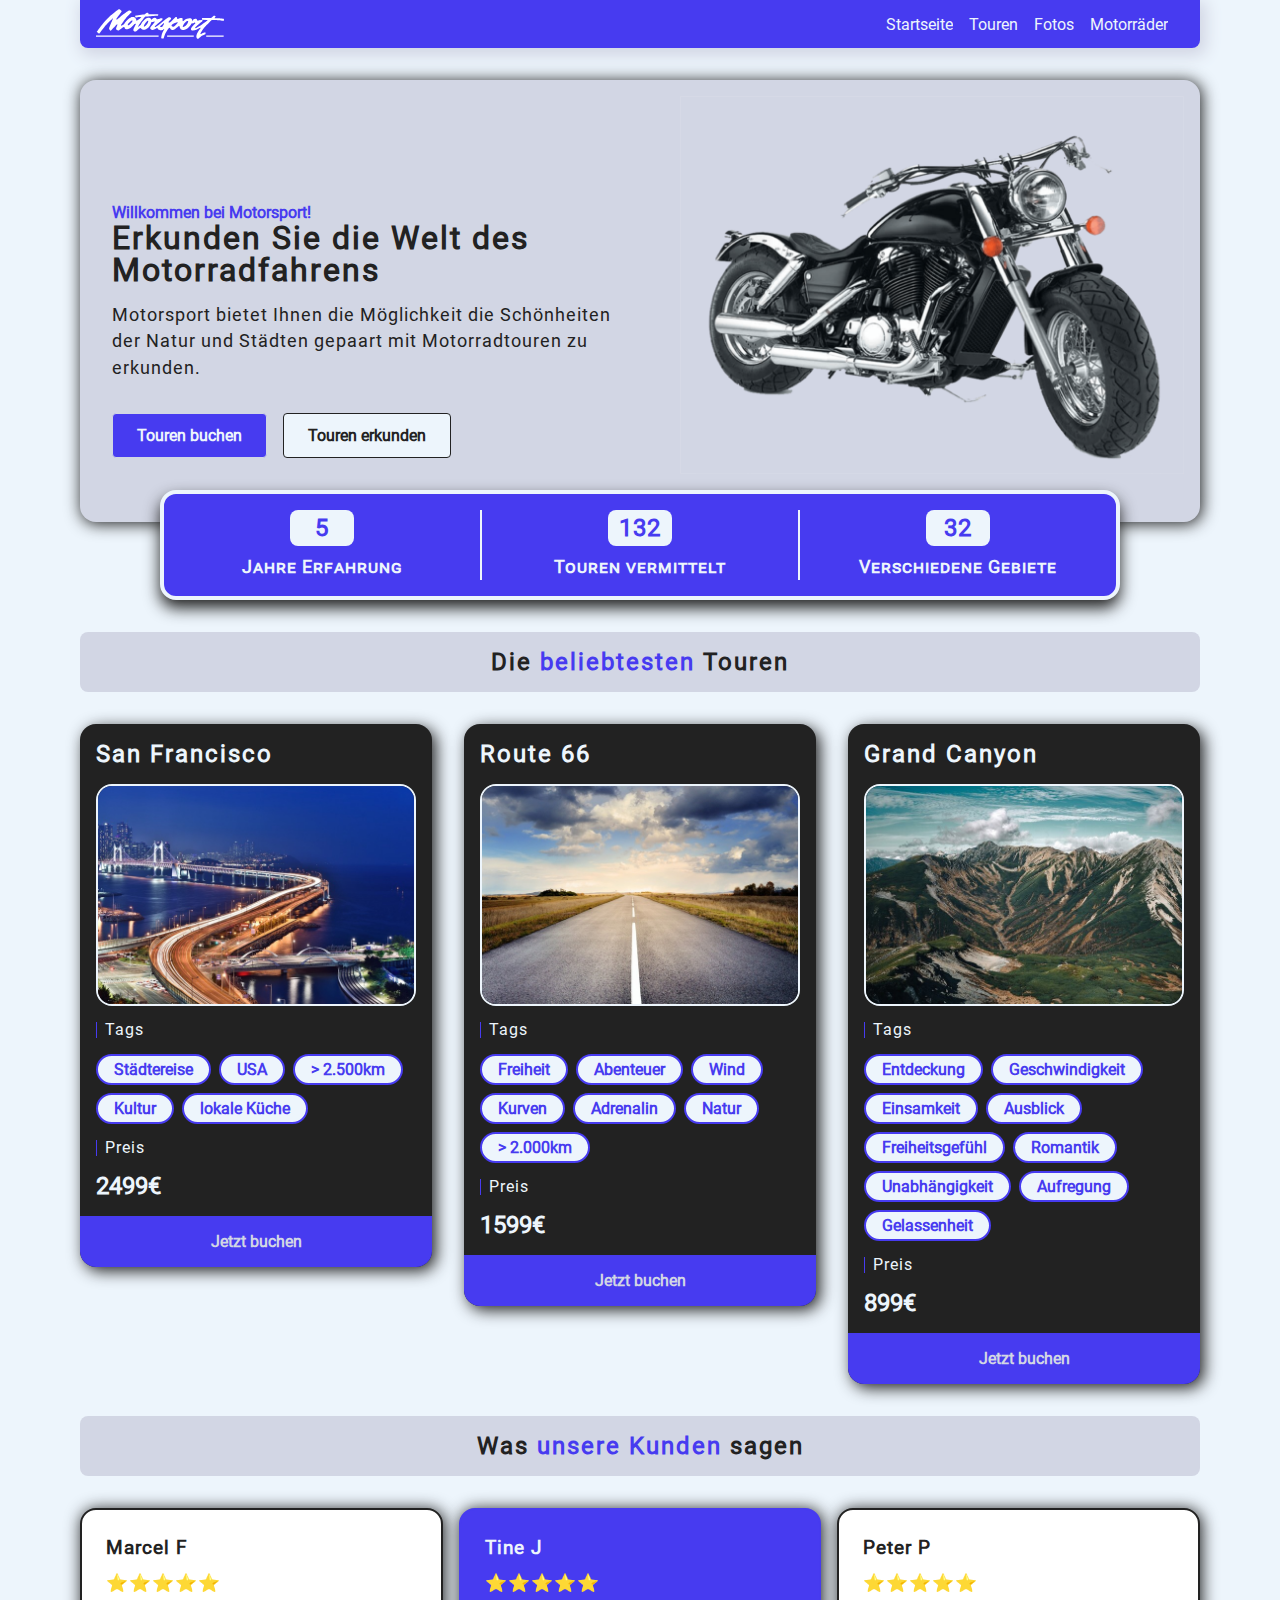
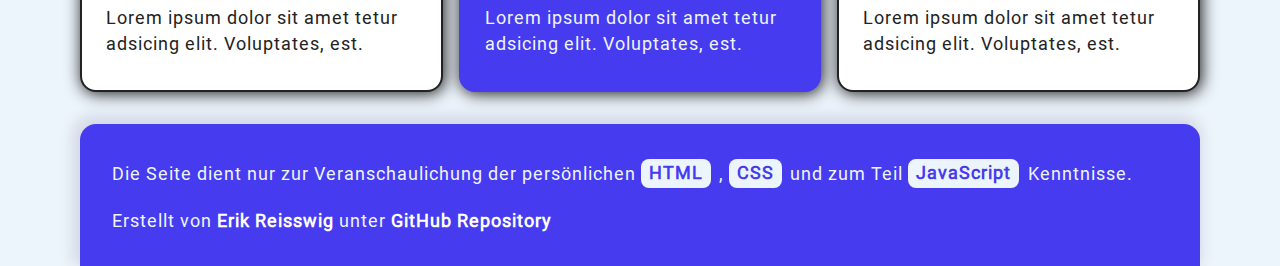
==== commit c508b35c: "Layout von motorraeder.html angepasst" ====
--- a/src/index.html
+++ b/src/index.html
@@ -5,9 +5,9 @@
     <meta name="viewport" content="width=device-width, initial-scale=1.0" />
     <title>Motorsport</title>
     <link rel="stylesheet" href="./styles/index.css" />
-    <link rel="stylesheet" href="./styles/headertmp.css" />
+    <link rel="stylesheet" href="./styles/header.css" />
     <link rel="stylesheet" href="./styles/index/index-section.css" />
-    <link rel="stylesheet" href="./styles/index/index-main-tmp.css" />
+    <link rel="stylesheet" href="./styles/index/index-main.css" />
     <link rel="stylesheet" href="./styles/footer.css" />
     <link rel="icon" href="./images/logo-smaller.svg" />
     <script src="./js/header.js" defer></script>
--- a/src/styles/header.css
+++ b/src/styles/header.css
@@ -0,0 +1,108 @@
+header {
+    padding: 0 1rem;
+    display: flex;
+    align-items: center;
+    justify-content: space-between;
+    background-color: var(--primary-color);
+    height: 5rem;
+}
+
+nav {
+    position: absolute;
+    top: 5rem;
+    left: 0;
+    z-index: 1;
+    display: flex;
+    flex-direction: column;
+    background-color: var(--primary-color);
+    width: 100%;
+    padding: 0 1rem;
+}
+
+nav.d-flex {
+    padding-bottom: 1rem;
+}
+
+nav a {
+    text-decoration: none;
+    color: var(--secondary-color);
+    transition: .5s height, .5s padding;
+    height: 0rem;
+    overflow: hidden;
+    padding: 0;
+}
+
+nav.d-flex a {
+    padding: 1rem 0;
+    height: 3rem;
+    transition: .5s height, .5s padding;
+    display: flex;
+    align-items: center;
+    border-bottom: 1px solid var(--secondary-color);
+
+}
+
+.nav-icon {
+    display: flex;
+    flex-direction: column;
+    justify-content: space-between;
+    margin-right: 1rem;
+    height: 1.5rem;
+}
+
+.nav-icon .bar {
+    width: 2rem;
+    height: 0.15rem;
+    background-color: var(--secondary-color);
+    transition:
+        .2s height,
+        .5s rotate,
+        .5s transform-origin;
+}
+
+.nav-icon.active .bar:nth-child(1) {
+    rotate: 45deg;
+    transform-origin: top left;
+}
+
+.nav-icon.active .bar:nth-child(2) {
+    height: 0;
+}
+
+.nav-icon.active .bar:nth-child(3) {
+    rotate: -45deg;
+    transform-origin: bottom left;
+}
+
+@media screen and (min-width: 60rem) {
+    header {
+        height: 3rem;
+    }
+
+    .nav-icon {
+        display: none;
+    }
+
+    nav {
+        flex-direction: row;
+        position: static;
+        width: auto;
+        gap: 1rem;
+    }
+
+    nav a {
+        height: auto;
+    }
+
+    nav a:hover {
+        font-weight: bold;
+    }
+}
+
+@media screen and (min-width: 71rem) {
+    header {
+        border-bottom-left-radius: .5rem;
+        border-bottom-right-radius: .5rem;
+        box-shadow: 0.2rem 0.3rem 1rem 0.2rem var(--shadow-color);
+    }
+}--- a/src/styles/index/index-main.css
+++ b/src/styles/index/index-main.css
@@ -0,0 +1,245 @@
+main > div {
+    margin-bottom: 2rem;
+}
+
+h2 > span {
+    color: var(--primary-color);
+}
+
+.landing-container {
+    display: flex;
+    flex-direction: column;
+    align-items: center;
+    gap: 1rem;
+    padding: 1rem;
+    background-color: var(--shadow-color);
+    padding-bottom: 3rem;
+    box-shadow: .1rem .1rem 1rem var(--main-black);
+}
+
+.image-container {
+    display: flex;
+    justify-content: center;
+}
+
+.text-container {
+    padding: 1rem;
+    color: var(--main-black);
+}
+
+.text-container > * {
+    margin-bottom: 1rem;
+}
+
+.header-text > span {
+    color: var(--primary-color);
+    font-weight: bold;
+}
+
+.header-text > h1 {
+    text-align: left;
+    line-height: 2rem;
+}
+
+.button-container {
+    margin-bottom: 0;
+    padding-top: 1rem;
+    display: flex;
+    gap: 1rem;
+}
+
+.primary-btn {
+    background-color: var(--primary-color);
+    color: var(--secondary-color);
+    border: 1px solid var(--shadow-color);
+}
+
+.primary-btn:hover {
+    background-color: var(--primary-color-hover);
+}
+
+.secondary-btn {
+    color: var(--main-black);
+    background-color: var(--secondary-color);
+    border: 1px solid var(--main-black);
+}
+
+.secondary-btn:hover {
+    color: var(--secondary-color);
+    background-color: var(--main-black);
+}
+
+.button-container > .btn {
+    flex: 1 1 0px;
+    text-align: center;
+    padding: 0.75rem 0;
+    border-radius: 0.25rem;
+    font-weight: bold;
+    transition:
+        0.5s background-color,
+        0.5s color;
+}
+
+.statistiken {
+    padding: 0 1rem 0rem 1rem;
+}
+
+.statistik-container {
+    display: flex;
+    flex-direction: column;
+    padding: 1rem;
+    background-color: var(--primary-color);
+    margin: 0 auto;
+    margin-top: 2rem;
+    border-radius: 0.5rem;
+    box-shadow: 0 .5rem 1rem var(--main-black);
+    max-width: 40rem;
+}
+
+.statistik-container > hr {
+    margin: 1rem 0;
+    border: 1px solid var(--secondary-color);
+}
+
+.single-statistik {
+    display: flex;
+    align-items: center;
+    gap: 1rem;
+}
+
+.single-statistik > p {
+    margin: 0;
+}
+
+.single-statistik > .statistik-number {
+    display: flex;
+    justify-content: center;
+    align-items: center;
+    background-color: var(--secondary-color);
+    height: 4rem;
+    width: 4rem;
+    font-weight: bold;
+    font-size: 1.5rem;
+    color: var(--primary-color);
+    border-radius: 0.5rem;
+}
+
+.single-statistik > .statistik-text {
+    color: var(--secondary-color);
+    font-variant: small-caps;
+    font-weight: bold;
+}
+
+.bewertungen {
+    padding: 0 1rem 0 1rem;
+}
+
+.bewertung-container {
+    margin-top: 2rem;
+    display: flex;
+    flex-direction: column;
+    align-items: center;
+    gap: 1rem;
+}
+
+.single-bewertung {
+    padding: 1.5rem;
+    border-radius: 1rem;
+    max-width: 40rem;
+}
+
+.outline {
+    color: var(--main-black);
+    border: 2px solid var(--main-black);
+    background-color: white;
+}
+
+.fill {
+    color: var(--secondary-color);
+    background-color: var(--primary-color);
+    border: 2px solid var(--primary-color);
+}
+
+.single-bewertung {
+    box-shadow: .1rem .1rem 1rem var(--main-black);
+}
+
+.single-bewertung > p {
+    margin-bottom: 0.5rem;
+}
+
+.single-bewertung > .bewertung-name {
+    font-size: 1.2rem;
+    font-weight: bold;
+}
+
+
+@media screen and (min-width: 60rem) {
+    .landing-container {
+        margin-bottom: 0;
+        flex-direction: row;
+        align-items: flex-end;
+        gap: 3rem;
+    }
+
+    .landing-container > div {
+        flex: 1;
+    }
+
+    .image-container {
+        order: 1;
+    }
+
+    .button-container > .btn {
+        flex: 0 1 auto;
+        padding: 0.75rem 1.5rem;
+    }
+
+    .statistiken {
+        padding: 0 5rem 0 5rem;
+        margin-top: -2rem;
+    }
+
+    .statistiken > h2 {
+        display: none;
+    }
+
+    .statistik-container {
+        margin-top: 0;
+        flex-direction: row;
+        border: 0.25rem solid var(--secondary-color);
+        border-radius: 1rem;
+        max-width: 100%;
+    }
+
+    .statistik-container > hr {
+        margin: 0 1rem;
+    }
+
+    .single-statistik {
+        flex: 1;
+        gap: 0.5rem;
+        flex-direction: column;
+    }
+
+    .single-statistik > .statistik-number {
+        height: auto;
+    }
+
+    .bewertung-container {
+        flex-direction: row;
+    }
+}
+
+@media screen and (min-width: 70rem) {
+    .landing-container {
+        margin-top: 2rem;
+        border-radius: 1rem;
+    }
+}
+
+@media screen and (min-width: 71rem) {
+    .bewertungen {
+        padding: 0;
+    }
+}